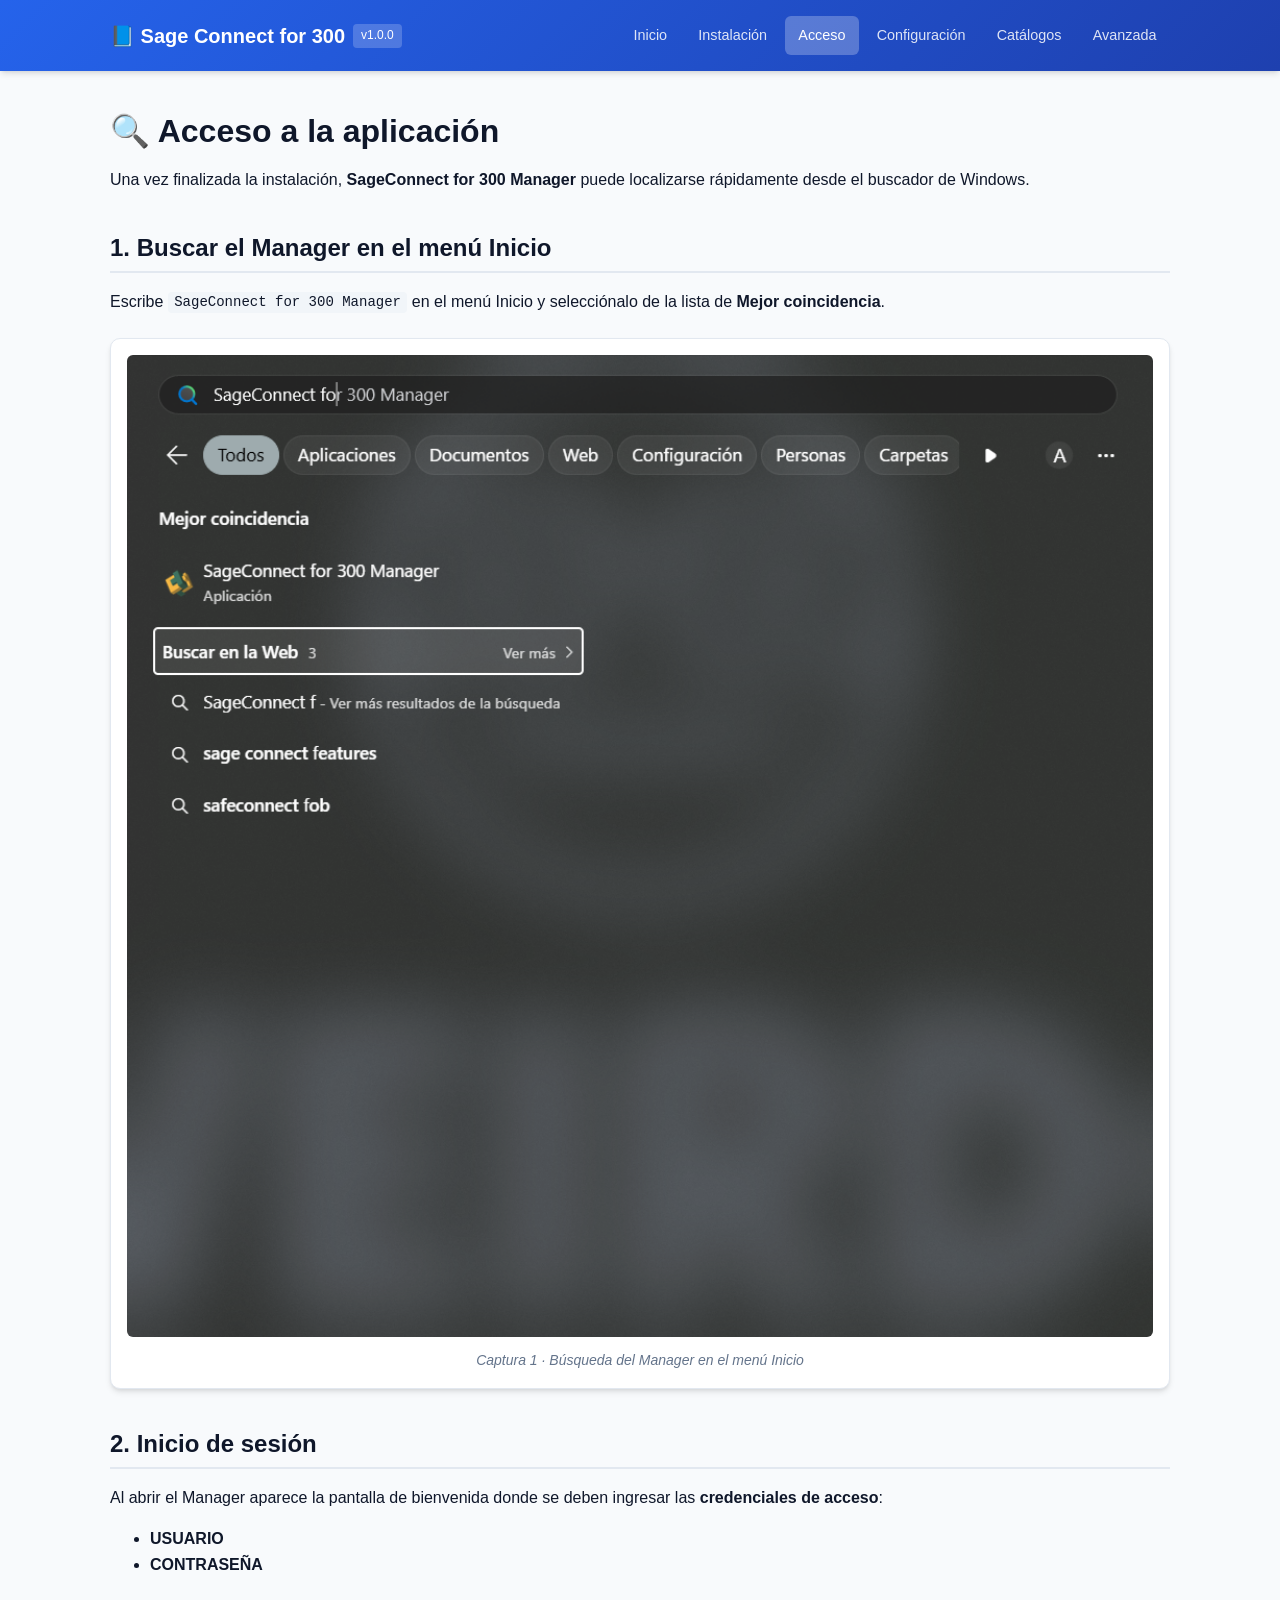
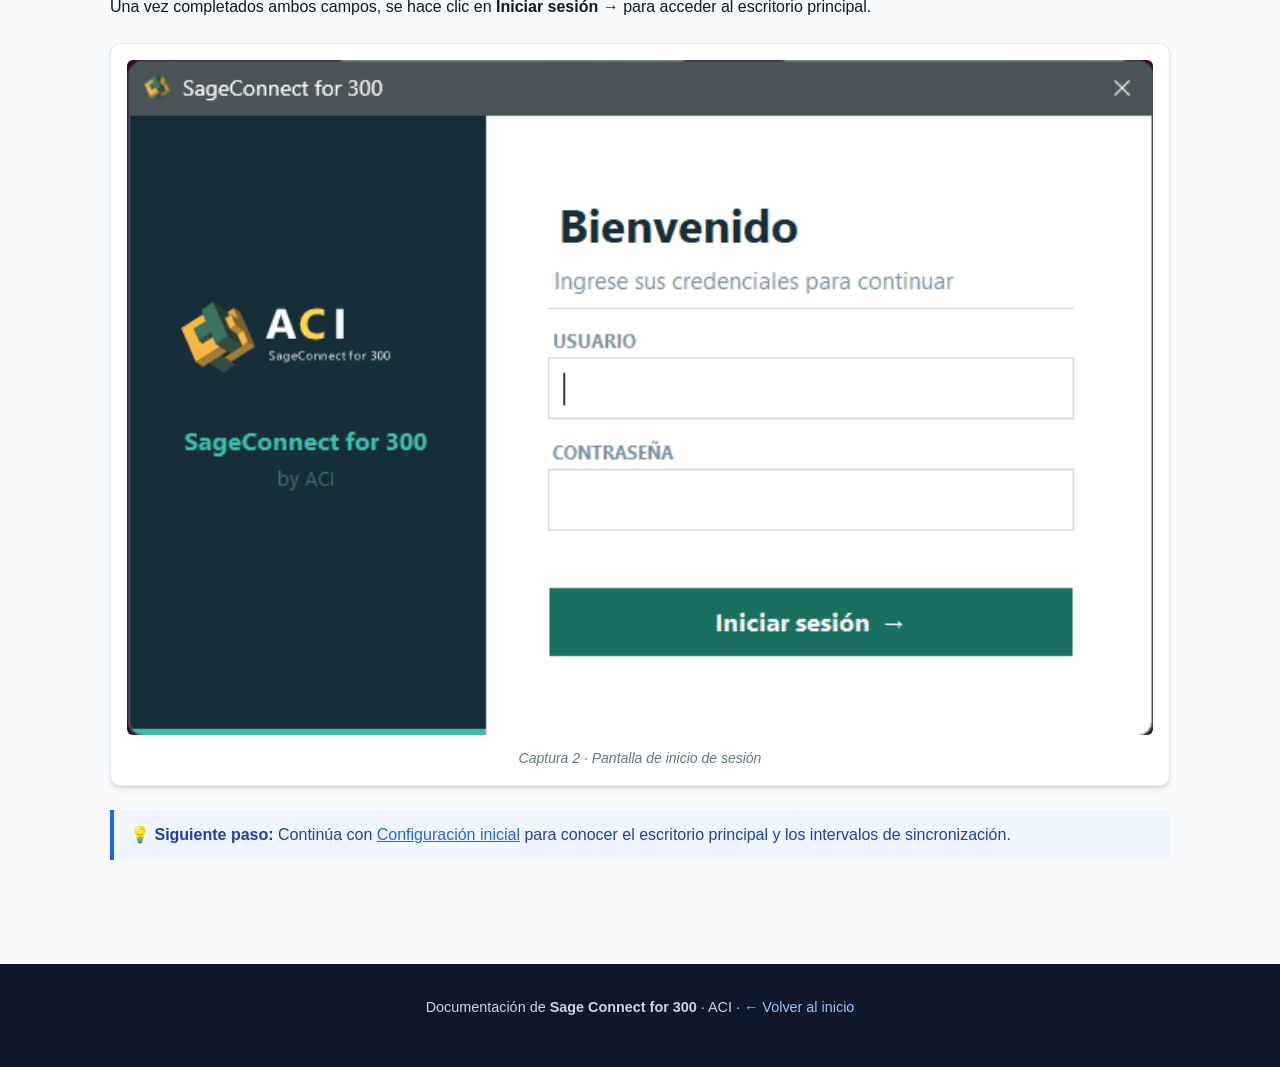
==== docs/acceso.html @ 8a315cfc "docs: documentacion completa de instalacion Sage Connect for 300 - README.md con documentacion paso " ====
<!DOCTYPE html>
<html lang="es">
<head>
  <meta charset="UTF-8">
  <meta name="viewport" content="width=device-width, initial-scale=1.0">
  <title>Acceso a la aplicación — Sage Connect for 300</title>
  <meta name="description" content="Cómo abrir el Manager de Sage Connect for 300 y autenticarse.">
  <link rel="stylesheet" href="../assets/css/style.css">
</head>
<body>

  <header class="site-header">
    <div class="container">
      <a href="../index.html" class="logo">
        📘 Sage Connect for 300
        <span class="badge">v1.0.0</span>
      </a>
      <nav class="site-nav">
        <a href="../index.html">Inicio</a>
        <a href="instalacion.html">Instalación</a>
        <a href="acceso.html" class="active">Acceso</a>
        <a href="configuracion.html">Configuración</a>
        <a href="catalogos.html">Catálogos</a>
        <a href="avanzada.html">Avanzada</a>
      </nav>
    </div>
  </header>

  <main>
    <div class="container">

      <h1>🔍 Acceso a la aplicación</h1>
      <p>
        Una vez finalizada la instalación, <strong>SageConnect for 300 Manager</strong> puede
        localizarse rápidamente desde el buscador de Windows.
      </p>

      <h2>1. Buscar el Manager en el menú Inicio</h2>
      <p>
        Escribe <code>SageConnect for 300 Manager</code> en el menú Inicio y selecciónalo de la
        lista de <strong>Mejor coincidencia</strong>.
      </p>
      <figure>
        <img src="../assets/images/007.png" alt="Búsqueda de SageConnect for 300 Manager">
        <figcaption>Captura 1 · Búsqueda del Manager en el menú Inicio</figcaption>
      </figure>

      <h2>2. Inicio de sesión</h2>
      <p>
        Al abrir el Manager aparece la pantalla de bienvenida donde se deben ingresar las
        <strong>credenciales de acceso</strong>:
      </p>
      <ul>
        <li><strong>USUARIO</strong></li>
        <li><strong>CONTRASEÑA</strong></li>
      </ul>
      <p>
        Una vez completados ambos campos, se hace clic en <strong>Iniciar sesión →</strong>
        para acceder al escritorio principal.
      </p>
      <figure>
        <img src="../assets/images/008.png" alt="Pantalla de inicio de sesión">
        <figcaption>Captura 2 · Pantalla de inicio de sesión</figcaption>
      </figure>

      <blockquote class="info">
        💡 <strong>Siguiente paso:</strong> Continúa con
        <a href="configuracion.html">Configuración inicial</a> para conocer el escritorio principal
        y los intervalos de sincronización.
      </blockquote>

    </div>
  </main>

  <footer class="site-footer">
    <div class="container">
      <p>Documentación de <strong>Sage Connect for 300</strong> · ACI ·
        <a href="../index.html">← Volver al inicio</a>
      </p>
    </div>
  </footer>

</body>
</html>
---- assets/css/style.css ----
/* =========================================================
   Sage Connect for 300 — Documentación (GitHub Pages)
   Hoja de estilos principal
   ========================================================= */

:root {
  --primary: #2563eb;
  --primary-dark: #1e40af;
  --accent: #10b981;
  --bg: #f8fafc;
  --surface: #ffffff;
  --text: #0f172a;
  --muted: #64748b;
  --border: #e2e8f0;
  --code-bg: #1e293b;
  --code-text: #e2e8f0;
  --shadow: 0 4px 6px -1px rgb(0 0 0 / 0.1), 0 2px 4px -2px rgb(0 0 0 / 0.1);
  --radius: 10px;
}

* { box-sizing: border-box; }

html { scroll-behavior: smooth; }

body {
  margin: 0;
  font-family: -apple-system, BlinkMacSystemFont, "Segoe UI", Roboto, "Helvetica Neue", Arial, sans-serif;
  background: var(--bg);
  color: var(--text);
  line-height: 1.6;
}

/* ----------------- Layout ----------------- */
.site-header {
  background: linear-gradient(135deg, var(--primary) 0%, var(--primary-dark) 100%);
  color: #fff;
  padding: 1rem 0;
  box-shadow: var(--shadow);
  position: sticky;
  top: 0;
  z-index: 100;
}

.site-header .container {
  display: flex;
  align-items: center;
  justify-content: space-between;
  flex-wrap: wrap;
  gap: 1rem;
}

.site-header .logo {
  font-size: 1.25rem;
  font-weight: 700;
  color: #fff;
  text-decoration: none;
  display: flex;
  align-items: center;
  gap: 0.5rem;
}

.site-header .logo .badge {
  background: rgba(255, 255, 255, 0.2);
  padding: 0.15rem 0.5rem;
  border-radius: 4px;
  font-size: 0.75rem;
  font-weight: 500;
}

.site-nav {
  display: flex;
  gap: 0.25rem;
  flex-wrap: wrap;
}

.site-nav a {
  color: rgba(255, 255, 255, 0.85);
  text-decoration: none;
  padding: 0.5rem 0.85rem;
  border-radius: 6px;
  font-size: 0.9rem;
  font-weight: 500;
  transition: all 0.2s;
}

.site-nav a:hover {
  background: rgba(255, 255, 255, 0.15);
  color: #fff;
}

.site-nav a.active {
  background: rgba(255, 255, 255, 0.25);
  color: #fff;
}

.container {
  max-width: 1100px;
  margin: 0 auto;
  padding: 0 1.25rem;
}

/* ----------------- Hero (página de inicio) ----------------- */
.hero {
  background: linear-gradient(135deg, #1e40af 0%, #2563eb 50%, #10b981 100%);
  color: #fff;
  padding: 4rem 0 3rem;
  text-align: center;
}

.hero h1 {
  font-size: 2.75rem;
  margin: 0 0 0.5rem;
  font-weight: 800;
  letter-spacing: -0.02em;
}

.hero .subtitle {
  font-size: 1.15rem;
  opacity: 0.95;
  margin-bottom: 1.5rem;
}

.hero .meta {
  display: flex;
  justify-content: center;
  gap: 1.5rem;
  flex-wrap: wrap;
  font-size: 0.9rem;
  opacity: 0.9;
}

.hero .meta span {
  display: inline-flex;
  align-items: center;
  gap: 0.35rem;
}

/* ----------------- Cards / Secciones ----------------- */
main { padding: 2.5rem 0; }

h1, h2, h3 { color: var(--text); line-height: 1.25; }

h1 { font-size: 2rem; margin: 0 0 1rem; }
h2 {
  font-size: 1.5rem;
  margin: 2.5rem 0 1rem;
  padding-bottom: 0.5rem;
  border-bottom: 2px solid var(--border);
}
h3 {
  font-size: 1.2rem;
  margin: 1.75rem 0 0.75rem;
  color: var(--primary-dark);
}

p { margin: 0 0 1rem; }

a { color: var(--primary); }

code {
  background: #f1f5f9;
  padding: 0.15rem 0.4rem;
  border-radius: 4px;
  font-size: 0.875em;
  font-family: "Cascadia Code", "Fira Code", Consolas, monospace;
}

pre {
  background: var(--code-bg);
  color: var(--code-text);
  padding: 1rem 1.25rem;
  border-radius: var(--radius);
  overflow-x: auto;
  font-size: 0.875rem;
  line-height: 1.5;
}

pre code {
  background: none;
  color: inherit;
  padding: 0;
  font-size: inherit;
}

blockquote {
  border-left: 4px solid var(--accent);
  background: #ecfdf5;
  margin: 1rem 0;
  padding: 0.75rem 1rem;
  border-radius: 0 6px 6px 0;
  color: #065f46;
}

blockquote.warn {
  border-left-color: #f59e0b;
  background: #fffbeb;
  color: #92400e;
}

blockquote.info {
  border-left-color: var(--primary);
  background: #eff6ff;
  color: #1e40af;
}

/* ----------------- Tablas ----------------- */
table {
  width: 100%;
  border-collapse: collapse;
  margin: 1rem 0 1.5rem;
  background: var(--surface);
  border-radius: var(--radius);
  overflow: hidden;
  box-shadow: var(--shadow);
}

th, td {
  padding: 0.75rem 1rem;
  text-align: left;
  border-bottom: 1px solid var(--border);
}

th {
  background: #f8fafc;
  font-weight: 600;
  color: var(--primary-dark);
}

tbody tr:hover { background: #f8fafc; }
tbody tr:last-child td { border-bottom: none; }

/* ----------------- Capturas ----------------- */
figure {
  margin: 1.5rem 0;
  background: var(--surface);
  border-radius: var(--radius);
  padding: 1rem;
  box-shadow: var(--shadow);
  border: 1px solid var(--border);
}

figure img {
  width: 100%;
  height: auto;
  display: block;
  border-radius: 6px;
  background: #f1f5f9;
}

figcaption {
  margin-top: 0.75rem;
  font-size: 0.875rem;
  color: var(--muted);
  text-align: center;
  font-style: italic;
}

/* ----------------- Grid de tarjetas (home) ----------------- */
.card-grid {
  display: grid;
  grid-template-columns: repeat(auto-fit, minmax(260px, 1fr));
  gap: 1.25rem;
  margin: 2rem 0;
}

.card {
  background: var(--surface);
  border: 1px solid var(--border);
  border-radius: var(--radius);
  padding: 1.5rem;
  text-decoration: none;
  color: var(--text);
  transition: all 0.25s;
  display: flex;
  flex-direction: column;
  gap: 0.5rem;
}

.card:hover {
  transform: translateY(-3px);
  box-shadow: var(--shadow);
  border-color: var(--primary);
}

.card .icon {
  width: 48px;
  height: 48px;
  background: linear-gradient(135deg, var(--primary), var(--accent));
  color: #fff;
  border-radius: 10px;
  display: flex;
  align-items: center;
  justify-content: center;
  font-size: 1.5rem;
  font-weight: 700;
  margin-bottom: 0.5rem;
}

.card h3 {
  margin: 0;
  color: var(--primary-dark);
  font-size: 1.15rem;
}

.card p {
  margin: 0;
  color: var(--muted);
  font-size: 0.9rem;
}

.card .step {
  margin-top: auto;
  font-size: 0.8rem;
  color: var(--primary);
  font-weight: 600;
}

/* ----------------- Lista de pasos numerada ----------------- */
ol.steps {
  counter-reset: step;
  list-style: none;
  padding: 0;
  margin: 1.5rem 0;
}

ol.steps > li {
  counter-increment: step;
  padding: 0.75rem 0 0.75rem 3rem;
  position: relative;
  border-left: 2px solid var(--border);
  margin-left: 1rem;
}

ol.steps > li::before {
  content: counter(step);
  position: absolute;
  left: -1.1rem;
  top: 0.75rem;
  width: 2rem;
  height: 2rem;
  background: var(--primary);
  color: #fff;
  border-radius: 50%;
  display: flex;
  align-items: center;
  justify-content: center;
  font-weight: 700;
  font-size: 0.9rem;
}

/* ----------------- Checklist ----------------- */
.checklist {
  list-style: none;
  padding: 0;
}

.checklist li {
  padding: 0.5rem 0 0.5rem 1.75rem;
  position: relative;
}

.checklist li::before {
  content: "☐";
  position: absolute;
  left: 0;
  color: var(--primary);
  font-size: 1.2rem;
}

/* ----------------- Footer ----------------- */
.site-footer {
  background: #0f172a;
  color: #cbd5e1;
  padding: 2rem 0;
  margin-top: 3rem;
  text-align: center;
  font-size: 0.9rem;
}

.site-footer a {
  color: #93c5fd;
  text-decoration: none;
}

.site-footer a:hover { color: #fff; }

/* ----------------- Responsive ----------------- */
@media (max-width: 720px) {
  .hero h1 { font-size: 2rem; }
  .hero { padding: 2.5rem 0 2rem; }
  h2 { font-size: 1.25rem; }
  .site-header .container { flex-direction: column; align-items: flex-start; }
  .site-nav { width: 100%; overflow-x: auto; }
}
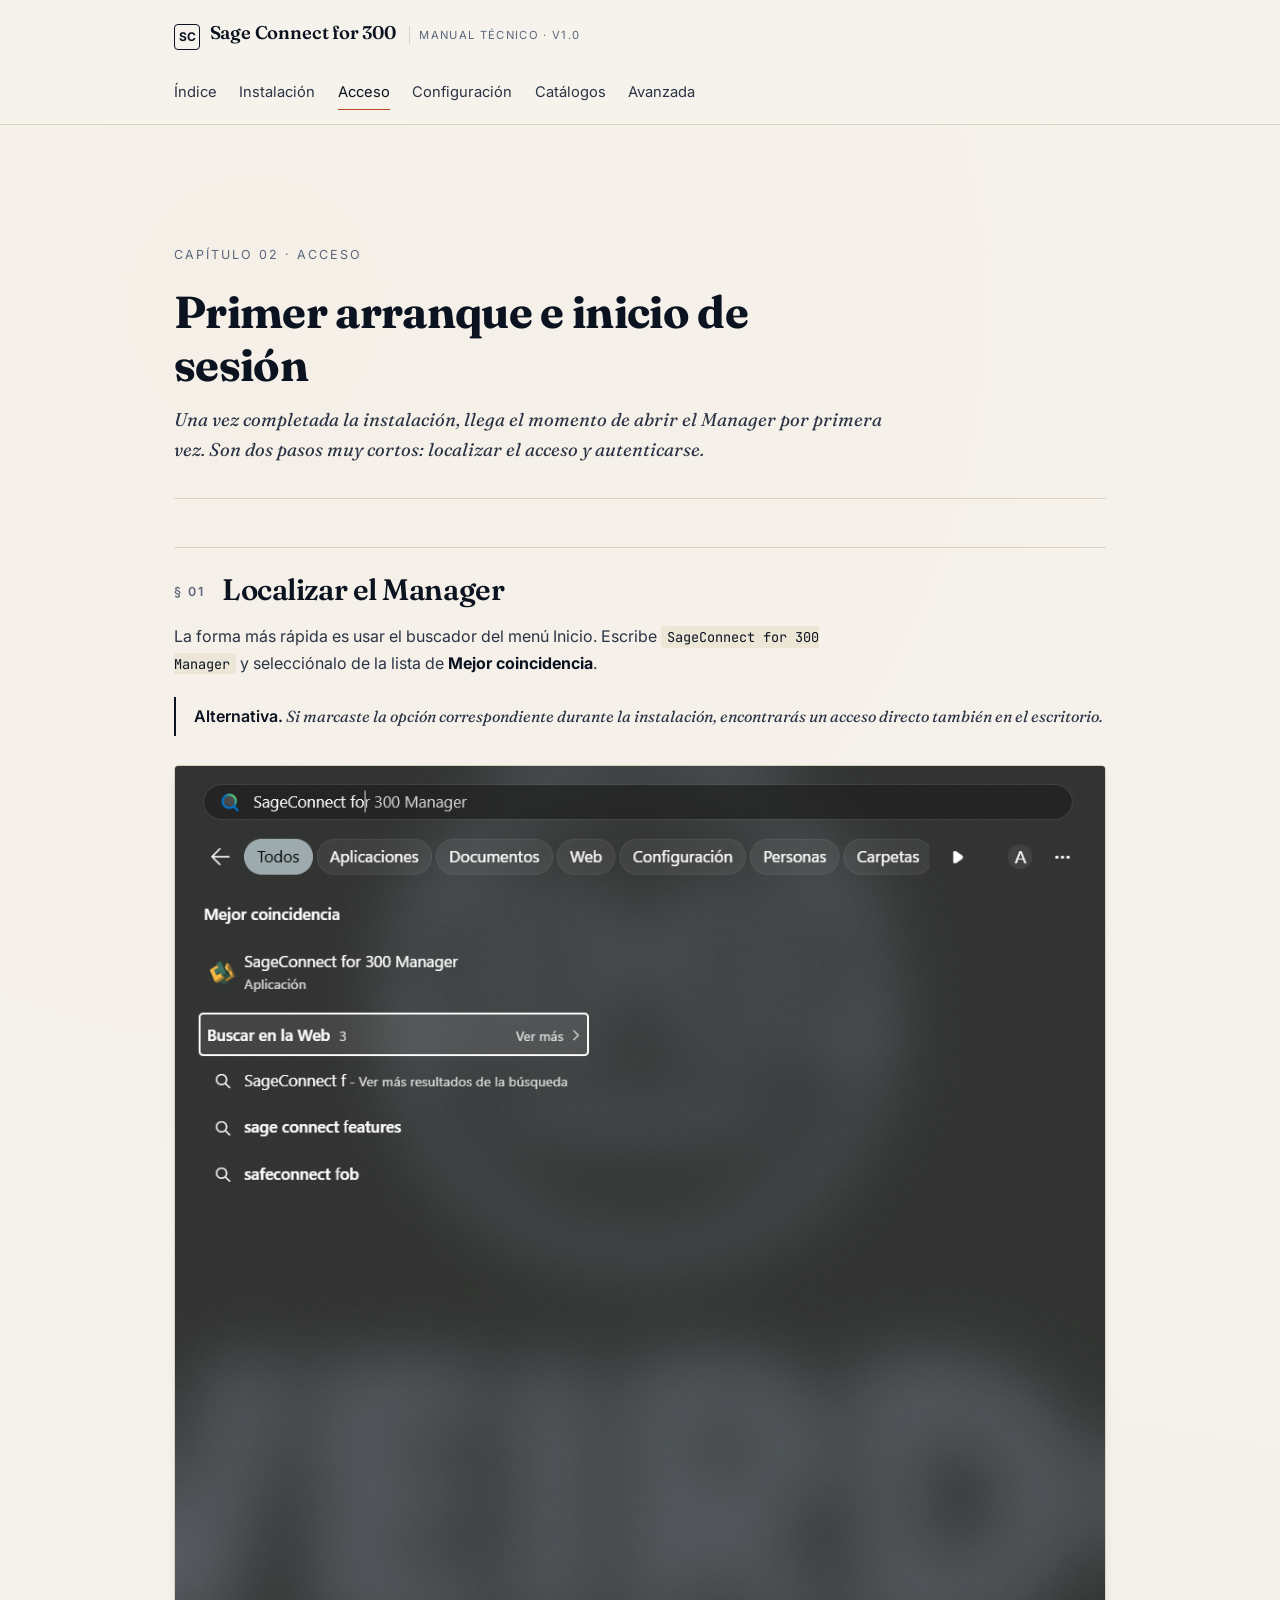
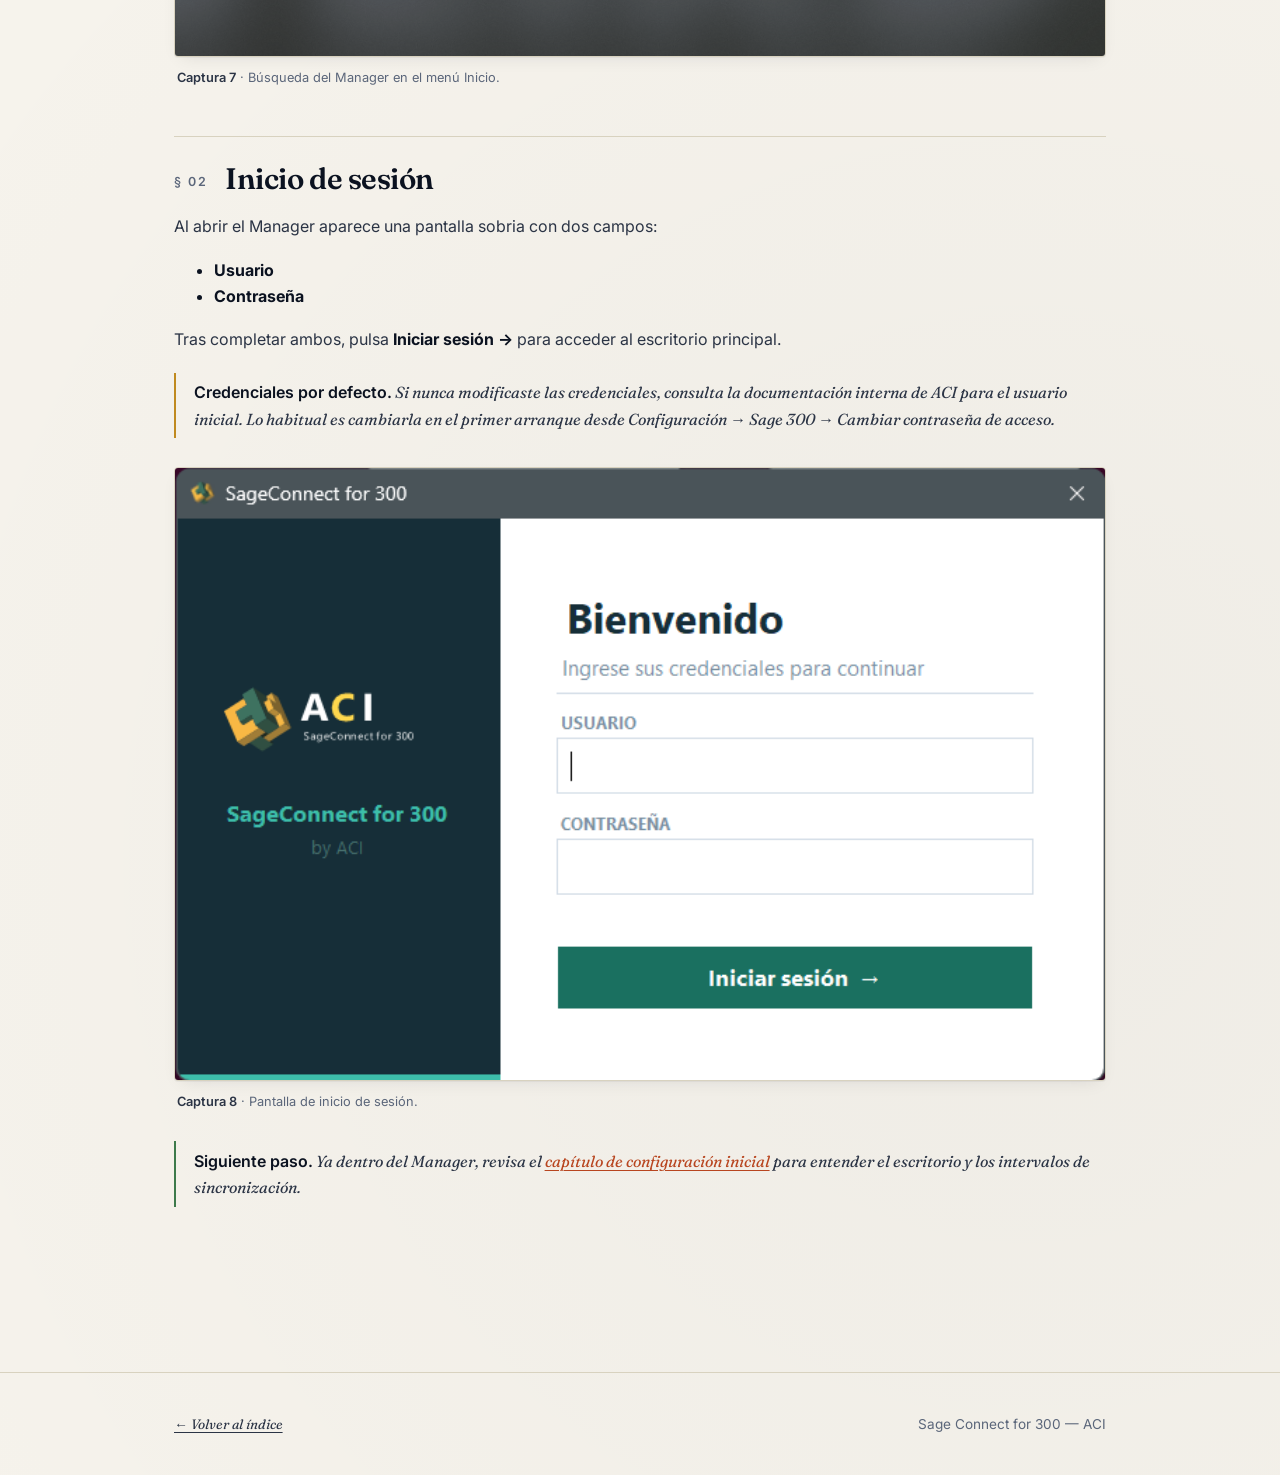
==== commit cc9f5514: "redesign: estilo editorial con tipografia Fraunces+Inter - Paleta crema/terracota, fondo texturizado" ====
--- a/docs/acceso.html
+++ b/docs/acceso.html
@@ -5,18 +5,21 @@
   <meta name="viewport" content="width=device-width, initial-scale=1.0">
   <title>Acceso a la aplicación — Sage Connect for 300</title>
   <meta name="description" content="Cómo abrir el Manager de Sage Connect for 300 y autenticarse.">
+  <link rel="preconnect" href="https://fonts.googleapis.com">
+  <link rel="preconnect" href="https://fonts.gstatic.com" crossorigin>
   <link rel="stylesheet" href="../assets/css/style.css">
 </head>
 <body>
 
   <header class="site-header">
     <div class="container">
-      <a href="../index.html" class="logo">
-        📘 Sage Connect for 300
-        <span class="badge">v1.0.0</span>
+      <a href="../index.html" class="brand">
+        <span class="brand-mark">SC</span>
+        <span class="brand-name">Sage Connect for 300</span>
+        <span class="brand-tag">Manual técnico · v1.0</span>
       </a>
       <nav class="site-nav">
-        <a href="../index.html">Inicio</a>
+        <a href="../index.html">Índice</a>
         <a href="instalacion.html">Instalación</a>
         <a href="acceso.html" class="active">Acceso</a>
         <a href="configuracion.html">Configuración</a>
@@ -29,54 +32,72 @@
   <main>
     <div class="container">
 
-      <h1>🔍 Acceso a la aplicación</h1>
+      <div class="chapter-head">
+        <div class="crumb">Capítulo 02 · Acceso</div>
+        <h1>Primer arranque e inicio de sesión</h1>
+        <p class="dek">
+          Una vez completada la instalación, llega el momento de abrir el
+          Manager por primera vez. Son dos pasos muy cortos: localizar el
+          acceso y autenticarse.
+        </p>
+      </div>
+
+      <h2><span class="num">§ 01</span> Localizar el Manager</h2>
       <p>
-        Una vez finalizada la instalación, <strong>SageConnect for 300 Manager</strong> puede
-        localizarse rápidamente desde el buscador de Windows.
+        La forma más rápida es usar el buscador del menú Inicio. Escribe
+        <code>SageConnect for 300 Manager</code> y selecciónalo de la lista
+        de <strong>Mejor coincidencia</strong>.
       </p>
 
-      <h2>1. Buscar el Manager en el menú Inicio</h2>
-      <p>
-        Escribe <code>SageConnect for 300 Manager</code> en el menú Inicio y selecciónalo de la
-        lista de <strong>Mejor coincidencia</strong>.
-      </p>
+      <div class="note info">
+        <strong>Alternativa.</strong> Si marcaste la opción correspondiente
+        durante la instalación, encontrarás un acceso directo también en el
+        escritorio.
+      </div>
+
       <figure>
         <img src="../assets/images/007.png" alt="Búsqueda de SageConnect for 300 Manager">
-        <figcaption>Captura 1 · Búsqueda del Manager en el menú Inicio</figcaption>
+        <figcaption><strong>Captura 7</strong> · Búsqueda del Manager en el menú Inicio.</figcaption>
       </figure>
 
-      <h2>2. Inicio de sesión</h2>
+      <h2><span class="num">§ 02</span> Inicio de sesión</h2>
       <p>
-        Al abrir el Manager aparece la pantalla de bienvenida donde se deben ingresar las
-        <strong>credenciales de acceso</strong>:
+        Al abrir el Manager aparece una pantalla sobria con dos campos:
       </p>
       <ul>
-        <li><strong>USUARIO</strong></li>
-        <li><strong>CONTRASEÑA</strong></li>
+        <li><strong>Usuario</strong></li>
+        <li><strong>Contraseña</strong></li>
       </ul>
       <p>
-        Una vez completados ambos campos, se hace clic en <strong>Iniciar sesión →</strong>
-        para acceder al escritorio principal.
+        Tras completar ambos, pulsa <strong>Iniciar sesión →</strong> para
+        acceder al escritorio principal.
       </p>
+
+      <div class="note warn">
+        <strong>Credenciales por defecto.</strong> Si nunca modificaste las
+        credenciales, consulta la documentación interna de ACI para el usuario
+        inicial. Lo habitual es cambiarla en el primer arranque desde
+        Configuración → Sage 300 → Cambiar contraseña de acceso.
+      </div>
+
       <figure>
         <img src="../assets/images/008.png" alt="Pantalla de inicio de sesión">
-        <figcaption>Captura 2 · Pantalla de inicio de sesión</figcaption>
+        <figcaption><strong>Captura 8</strong> · Pantalla de inicio de sesión.</figcaption>
       </figure>
 
-      <blockquote class="info">
-        💡 <strong>Siguiente paso:</strong> Continúa con
-        <a href="configuracion.html">Configuración inicial</a> para conocer el escritorio principal
-        y los intervalos de sincronización.
-      </blockquote>
+      <div class="note tip">
+        <strong>Siguiente paso.</strong> Ya dentro del Manager, revisa el
+        <a href="configuracion.html">capítulo de configuración inicial</a>
+        para entender el escritorio y los intervalos de sincronización.
+      </div>
 
     </div>
   </main>
 
   <footer class="site-footer">
     <div class="container">
-      <p>Documentación de <strong>Sage Connect for 300</strong> · ACI ·
-        <a href="../index.html">← Volver al inicio</a>
-      </p>
+      <a href="../index.html" class="colophon">← Volver al índice</a>
+      <span>Sage Connect for 300 — ACI</span>
     </div>
   </footer>
 
--- a/assets/css/style.css
+++ b/assets/css/style.css
@@ -1,178 +1,246 @@
-/* =========================================================
-   Sage Connect for 300 — Documentación (GitHub Pages)
-   Hoja de estilos principal
-   ========================================================= */
-
+/* =================================================================
+   Sage Connect for 300 — Manual técnico
+   Tipografía editorial · Inter + Fraunces + JetBrains Mono
+   ================================================================= */
+
+@import url('https://fonts.googleapis.com/css2?family=Inter:wght@400;500;600;700;800&family=JetBrains+Mono:wght@400;500;600&family=Fraunces:opsz,wght@9..144,400;9..144,500;9..144,600;9..144,700&display=swap');
+
+/* ---------- Tokens ---------- */
 :root {
-  --primary: #2563eb;
-  --primary-dark: #1e40af;
-  --accent: #10b981;
-  --bg: #f8fafc;
-  --surface: #ffffff;
-  --text: #0f172a;
-  --muted: #64748b;
-  --border: #e2e8f0;
-  --code-bg: #1e293b;
-  --code-text: #e2e8f0;
-  --shadow: 0 4px 6px -1px rgb(0 0 0 / 0.1), 0 2px 4px -2px rgb(0 0 0 / 0.1);
-  --radius: 10px;
-}
-
-* { box-sizing: border-box; }
-
-html { scroll-behavior: smooth; }
+  --ink:        #0b1220;
+  --ink-soft:   #2b3445;
+  --ink-muted:  #5b667a;
+  --paper:      #f6f3ec;
+  --paper-2:    #ece6d6;
+  --line:       #d8d2bf;
+  --line-soft:  #e8e2cf;
+
+  --accent:     #b8451f;     /* terracota */
+  --accent-ink: #8a3215;
+
+  --serif: "Fraunces", "Iowan Old Style", Georgia, "Times New Roman", serif;
+  --sans:  "Inter", -apple-system, BlinkMacSystemFont, "Segoe UI", Roboto, sans-serif;
+  --mono:  "JetBrains Mono", "SFMono-Regular", Consolas, monospace;
+}
+
+/* ---------- Reset suave ---------- */
+*, *::before, *::after { box-sizing: border-box; }
+
+html {
+  scroll-behavior: smooth;
+  -webkit-font-smoothing: antialiased;
+  -moz-osx-font-smoothing: grayscale;
+  text-rendering: optimizeLegibility;
+}
 
 body {
   margin: 0;
-  font-family: -apple-system, BlinkMacSystemFont, "Segoe UI", Roboto, "Helvetica Neue", Arial, sans-serif;
-  background: var(--bg);
-  color: var(--text);
-  line-height: 1.6;
-}
-
-/* ----------------- Layout ----------------- */
+  font-family: var(--sans);
+  background: var(--paper);
+  color: var(--ink);
+  font-size: 16px;
+  line-height: 1.65;
+  background-image:
+    radial-gradient(circle at 20% 10%, rgba(184, 69, 31, 0.025), transparent 40%),
+    radial-gradient(circle at 80% 80%, rgba(11, 18, 32, 0.03), transparent 50%);
+}
+
+/* ---------- Header ---------- */
 .site-header {
-  background: linear-gradient(135deg, var(--primary) 0%, var(--primary-dark) 100%);
-  color: #fff;
-  padding: 1rem 0;
-  box-shadow: var(--shadow);
+  border-bottom: 1px solid var(--line);
+  background: var(--paper);
   position: sticky;
   top: 0;
-  z-index: 100;
+  z-index: 50;
+  backdrop-filter: blur(8px);
 }
 
 .site-header .container {
   display: flex;
+  align-items: baseline;
+  justify-content: space-between;
+  gap: 2rem;
+  padding-top: 1.1rem;
+  padding-bottom: 1.1rem;
+  flex-wrap: wrap;
+}
+
+.brand {
+  display: inline-flex;
+  align-items: baseline;
+  gap: 0.6rem;
+  text-decoration: none;
+  color: var(--ink);
+  font-family: var(--serif);
+}
+
+.brand-mark {
+  width: 26px;
+  height: 26px;
+  border: 1.5px solid var(--ink);
+  border-radius: 4px;
+  display: inline-flex;
   align-items: center;
-  justify-content: space-between;
-  flex-wrap: wrap;
-  gap: 1rem;
-}
-
-.site-header .logo {
-  font-size: 1.25rem;
+  justify-content: center;
+  font-family: var(--sans);
+  font-size: 0.75rem;
   font-weight: 700;
-  color: #fff;
-  text-decoration: none;
-  display: flex;
-  align-items: center;
-  gap: 0.5rem;
-}
-
-.site-header .logo .badge {
-  background: rgba(255, 255, 255, 0.2);
-  padding: 0.15rem 0.5rem;
-  border-radius: 4px;
-  font-size: 0.75rem;
-  font-weight: 500;
+  transform: translateY(2px);
+}
+
+.brand-name {
+  font-size: 1.15rem;
+  font-weight: 600;
+  letter-spacing: -0.01em;
+}
+
+.brand-tag {
+  font-family: var(--sans);
+  font-size: 0.7rem;
+  color: var(--ink-muted);
+  text-transform: uppercase;
+  letter-spacing: 0.12em;
+  border-left: 1px solid var(--line);
+  padding-left: 0.6rem;
+  margin-left: 0.2rem;
 }
 
 .site-nav {
   display: flex;
-  gap: 0.25rem;
+  gap: 1.4rem;
   flex-wrap: wrap;
+  font-size: 0.92rem;
 }
 
 .site-nav a {
-  color: rgba(255, 255, 255, 0.85);
+  color: var(--ink-soft);
   text-decoration: none;
-  padding: 0.5rem 0.85rem;
-  border-radius: 6px;
-  font-size: 0.9rem;
-  font-weight: 500;
-  transition: all 0.2s;
-}
-
-.site-nav a:hover {
-  background: rgba(255, 255, 255, 0.15);
-  color: #fff;
-}
-
-.site-nav a.active {
-  background: rgba(255, 255, 255, 0.25);
-  color: #fff;
-}
-
+  position: relative;
+  padding-bottom: 2px;
+  transition: color 0.15s ease;
+}
+
+.site-nav a:hover { color: var(--accent); }
+
+.site-nav a.active { color: var(--ink); }
+
+.site-nav a.active::after {
+  content: "";
+  position: absolute;
+  left: 0;
+  right: 0;
+  bottom: -4px;
+  height: 1px;
+  background: var(--accent);
+}
+
+/* ---------- Layout ---------- */
 .container {
-  max-width: 1100px;
+  max-width: 980px;
   margin: 0 auto;
-  padding: 0 1.25rem;
-}
-
-/* ----------------- Hero (página de inicio) ----------------- */
-.hero {
-  background: linear-gradient(135deg, #1e40af 0%, #2563eb 50%, #10b981 100%);
-  color: #fff;
-  padding: 4rem 0 3rem;
-  text-align: center;
-}
-
-.hero h1 {
-  font-size: 2.75rem;
-  margin: 0 0 0.5rem;
-  font-weight: 800;
-  letter-spacing: -0.02em;
-}
-
-.hero .subtitle {
-  font-size: 1.15rem;
-  opacity: 0.95;
-  margin-bottom: 1.5rem;
-}
-
-.hero .meta {
-  display: flex;
-  justify-content: center;
-  gap: 1.5rem;
-  flex-wrap: wrap;
-  font-size: 0.9rem;
-  opacity: 0.9;
-}
-
-.hero .meta span {
-  display: inline-flex;
-  align-items: center;
-  gap: 0.35rem;
-}
-
-/* ----------------- Cards / Secciones ----------------- */
-main { padding: 2.5rem 0; }
-
-h1, h2, h3 { color: var(--text); line-height: 1.25; }
-
-h1 { font-size: 2rem; margin: 0 0 1rem; }
+  padding: 0 1.5rem;
+}
+
+main { padding: 3.5rem 0 5rem; }
+
+/* ---------- Tipografía ---------- */
+h1, h2, h3, h4 {
+  font-family: var(--serif);
+  color: var(--ink);
+  letter-spacing: -0.015em;
+  font-weight: 600;
+  line-height: 1.2;
+}
+
+h1 {
+  font-size: 3rem;
+  font-weight: 700;
+  margin: 0 0 1rem;
+}
+
+h1 .lead {
+  display: block;
+  font-family: var(--sans);
+  font-size: 0.78rem;
+  font-weight: 600;
+  letter-spacing: 0.18em;
+  text-transform: uppercase;
+  color: var(--accent);
+  margin-bottom: 1rem;
+}
+
 h2 {
-  font-size: 1.5rem;
-  margin: 2.5rem 0 1rem;
-  padding-bottom: 0.5rem;
-  border-bottom: 2px solid var(--border);
-}
+  font-size: 1.85rem;
+  margin: 3rem 0 1rem;
+  padding-top: 1.5rem;
+  border-top: 1px solid var(--line);
+}
+
+h2 .num {
+  display: inline-block;
+  font-family: var(--sans);
+  font-size: 0.78rem;
+  font-weight: 600;
+  letter-spacing: 0.15em;
+  color: var(--ink-muted);
+  margin-right: 0.75rem;
+  vertical-align: middle;
+}
+
 h3 {
-  font-size: 1.2rem;
-  margin: 1.75rem 0 0.75rem;
-  color: var(--primary-dark);
-}
-
-p { margin: 0 0 1rem; }
-
-a { color: var(--primary); }
+  font-size: 1.25rem;
+  margin: 2rem 0 0.6rem;
+  color: var(--ink);
+  font-weight: 600;
+}
+
+h4 {
+  margin: 1.5rem 0 0.5rem;
+  color: var(--ink-soft);
+  font-weight: 600;
+  font-family: var(--sans);
+  text-transform: uppercase;
+  letter-spacing: 0.06em;
+  font-size: 0.85rem;
+}
+
+p {
+  margin: 0 0 1.1rem;
+  color: var(--ink-soft);
+  max-width: 70ch;
+}
+
+p strong { color: var(--ink); }
+
+a {
+  color: var(--accent);
+  text-decoration: underline;
+  text-decoration-thickness: 1px;
+  text-underline-offset: 3px;
+  transition: color 0.15s ease;
+}
+
+a:hover { color: var(--accent-ink); }
 
 code {
-  background: #f1f5f9;
-  padding: 0.15rem 0.4rem;
+  font-family: var(--mono);
+  background: var(--paper-2);
+  padding: 0.12rem 0.4rem;
+  border-radius: 3px;
+  font-size: 0.85em;
+  color: var(--ink);
+}
+
+pre {
+  background: var(--ink);
+  color: #d9d4c5;
+  padding: 1.1rem 1.3rem;
   border-radius: 4px;
-  font-size: 0.875em;
-  font-family: "Cascadia Code", "Fira Code", Consolas, monospace;
-}
-
-pre {
-  background: var(--code-bg);
-  color: var(--code-text);
-  padding: 1rem 1.25rem;
-  border-radius: var(--radius);
   overflow-x: auto;
-  font-size: 0.875rem;
-  line-height: 1.5;
+  font-size: 0.85rem;
+  line-height: 1.6;
+  margin: 1.2rem 0;
+  border: 1px solid #1a2435;
 }
 
 pre code {
@@ -182,140 +250,215 @@
   font-size: inherit;
 }
 
-blockquote {
-  border-left: 4px solid var(--accent);
-  background: #ecfdf5;
-  margin: 1rem 0;
-  padding: 0.75rem 1rem;
-  border-radius: 0 6px 6px 0;
-  color: #065f46;
-}
-
-blockquote.warn {
-  border-left-color: #f59e0b;
-  background: #fffbeb;
-  color: #92400e;
-}
-
-blockquote.info {
-  border-left-color: var(--primary);
-  background: #eff6ff;
-  color: #1e40af;
-}
-
-/* ----------------- Tablas ----------------- */
+/* ---------- Notas / blockquotes ---------- */
+.note {
+  border-left: 2px solid var(--accent);
+  padding: 0.4rem 0 0.4rem 1.1rem;
+  margin: 1.3rem 0;
+  font-family: var(--serif);
+  font-style: italic;
+  color: var(--ink-soft);
+}
+
+.note strong {
+  font-family: var(--sans);
+  font-style: normal;
+  color: var(--ink);
+  font-weight: 600;
+}
+
+.note.warn   { border-left-color: #c08a1f; }
+.note.tip    { border-left-color: #3d7a4b; }
+.note.info   { border-left-color: var(--ink); }
+
+/* ---------- Tablas ---------- */
 table {
   width: 100%;
   border-collapse: collapse;
-  margin: 1rem 0 1.5rem;
-  background: var(--surface);
-  border-radius: var(--radius);
-  overflow: hidden;
-  box-shadow: var(--shadow);
+  margin: 1.3rem 0 1.6rem;
+  font-size: 0.93rem;
 }
 
 th, td {
-  padding: 0.75rem 1rem;
   text-align: left;
-  border-bottom: 1px solid var(--border);
+  padding: 0.7rem 0.4rem;
+  border-bottom: 1px solid var(--line-soft);
 }
 
 th {
-  background: #f8fafc;
-  font-weight: 600;
-  color: var(--primary-dark);
-}
-
-tbody tr:hover { background: #f8fafc; }
-tbody tr:last-child td { border-bottom: none; }
-
-/* ----------------- Capturas ----------------- */
+  font-family: var(--sans);
+  font-size: 0.72rem;
+  font-weight: 600;
+  text-transform: uppercase;
+  letter-spacing: 0.1em;
+  color: var(--ink-muted);
+  border-bottom: 1.5px solid var(--ink);
+}
+
+tbody tr:hover { background: rgba(184, 69, 31, 0.025); }
+
+/* ---------- Figuras / capturas ---------- */
 figure {
-  margin: 1.5rem 0;
-  background: var(--surface);
-  border-radius: var(--radius);
-  padding: 1rem;
-  box-shadow: var(--shadow);
-  border: 1px solid var(--border);
+  margin: 1.8rem 0;
 }
 
 figure img {
   width: 100%;
   height: auto;
   display: block;
-  border-radius: 6px;
-  background: #f1f5f9;
+  border-radius: 4px;
+  border: 1px solid var(--line);
+  background: var(--paper-2);
+  box-shadow: 0 1px 0 rgba(11, 18, 32, 0.04), 0 6px 18px -8px rgba(11, 18, 32, 0.12);
 }
 
 figcaption {
-  margin-top: 0.75rem;
-  font-size: 0.875rem;
-  color: var(--muted);
-  text-align: center;
-  font-style: italic;
-}
-
-/* ----------------- Grid de tarjetas (home) ----------------- */
-.card-grid {
-  display: grid;
-  grid-template-columns: repeat(auto-fit, minmax(260px, 1fr));
-  gap: 1.25rem;
-  margin: 2rem 0;
-}
-
-.card {
-  background: var(--surface);
-  border: 1px solid var(--border);
-  border-radius: var(--radius);
-  padding: 1.5rem;
-  text-decoration: none;
-  color: var(--text);
-  transition: all 0.25s;
-  display: flex;
-  flex-direction: column;
-  gap: 0.5rem;
-}
-
-.card:hover {
-  transform: translateY(-3px);
-  box-shadow: var(--shadow);
-  border-color: var(--primary);
-}
-
-.card .icon {
-  width: 48px;
-  height: 48px;
-  background: linear-gradient(135deg, var(--primary), var(--accent));
-  color: #fff;
-  border-radius: 10px;
+  margin-top: 0.65rem;
+  font-size: 0.8rem;
+  color: var(--ink-muted);
+  text-align: left;
+  padding-left: 0.2rem;
+}
+
+figcaption strong { color: var(--ink-soft); font-weight: 600; }
+
+/* ---------- Hero ---------- */
+.hero {
+  padding: 5rem 0 4rem;
+  border-bottom: 1px solid var(--line);
+}
+
+.hero .eyebrow {
+  font-family: var(--sans);
+  font-size: 0.78rem;
+  font-weight: 600;
+  letter-spacing: 0.18em;
+  text-transform: uppercase;
+  color: var(--accent);
+  margin-bottom: 1.4rem;
   display: flex;
   align-items: center;
-  justify-content: center;
-  font-size: 1.5rem;
-  font-weight: 700;
-  margin-bottom: 0.5rem;
-}
-
-.card h3 {
+  gap: 0.6rem;
+}
+
+.hero .eyebrow::before {
+  content: "";
+  width: 24px;
+  height: 1px;
+  background: var(--accent);
+}
+
+.hero h1 {
+  font-size: 4rem;
+  margin: 0 0 1.4rem;
+  max-width: 16ch;
+}
+
+.hero h1 em {
+  font-style: italic;
+  color: var(--accent);
+}
+
+.hero .dek {
+  font-family: var(--serif);
+  font-size: 1.2rem;
+  line-height: 1.55;
+  color: var(--ink-soft);
+  max-width: 58ch;
+  font-style: italic;
+  margin-bottom: 2rem;
+}
+
+.hero .meta {
+  display: flex;
+  gap: 2rem;
+  flex-wrap: wrap;
+  font-family: var(--sans);
+  font-size: 0.82rem;
+  color: var(--ink-muted);
+  padding-top: 1.2rem;
+  border-top: 1px solid var(--line);
+  max-width: 700px;
+}
+
+.hero .meta div { min-width: 110px; }
+
+.hero .meta dt {
+  display: block;
+  font-size: 0.7rem;
+  letter-spacing: 0.14em;
+  text-transform: uppercase;
+  margin-bottom: 0.2rem;
+  color: var(--ink-muted);
+}
+
+.hero .meta dd {
   margin: 0;
-  color: var(--primary-dark);
-  font-size: 1.15rem;
-}
-
-.card p {
-  margin: 0;
-  color: var(--muted);
+  color: var(--ink);
+  font-weight: 500;
+}
+
+/* ---------- Lista-índice (estilo revista) ---------- */
+.index-list {
+  list-style: none;
+  padding: 0;
+  margin: 2rem 0 0;
+  border-top: 1px solid var(--ink);
+}
+
+.index-list li { border-bottom: 1px solid var(--line); }
+
+.index-list a {
+  display: grid;
+  grid-template-columns: 70px 1fr auto;
+  align-items: baseline;
+  gap: 1.5rem;
+  padding: 1.4rem 0.5rem;
+  text-decoration: none;
+  color: var(--ink);
+  transition: background 0.2s ease, padding-left 0.2s ease;
+}
+
+.index-list a:hover {
+  background: rgba(184, 69, 31, 0.03);
+  padding-left: 1.5rem;
+  color: var(--ink);
+}
+
+.index-list .step-num {
+  font-family: var(--mono);
+  font-size: 0.85rem;
+  color: var(--ink-muted);
+  font-weight: 500;
+}
+
+.index-list .step-title {
+  font-family: var(--serif);
+  font-size: 1.35rem;
+  font-weight: 600;
+  color: var(--ink);
+  letter-spacing: -0.01em;
+}
+
+.index-list .step-desc {
+  display: block;
+  font-family: var(--sans);
   font-size: 0.9rem;
-}
-
-.card .step {
-  margin-top: auto;
-  font-size: 0.8rem;
-  color: var(--primary);
-  font-weight: 600;
-}
-
-/* ----------------- Lista de pasos numerada ----------------- */
+  color: var(--ink-muted);
+  margin-top: 0.2rem;
+  font-weight: 400;
+}
+
+.index-list .step-arrow {
+  font-family: var(--serif);
+  font-size: 1.4rem;
+  color: var(--accent);
+  transition: transform 0.2s ease;
+}
+
+.index-list a:hover .step-arrow { transform: translateX(4px); }
+
+/* ---------- Pasos numerados ---------- */
 ol.steps {
   counter-reset: step;
   list-style: none;
@@ -325,70 +468,131 @@
 
 ol.steps > li {
   counter-increment: step;
-  padding: 0.75rem 0 0.75rem 3rem;
+  padding: 0.8rem 0 0.8rem 3.2rem;
   position: relative;
-  border-left: 2px solid var(--border);
-  margin-left: 1rem;
+  border-left: 1px solid var(--line);
+  margin-left: 0.8rem;
 }
 
 ol.steps > li::before {
-  content: counter(step);
+  content: counter(step, decimal-leading-zero);
   position: absolute;
-  left: -1.1rem;
-  top: 0.75rem;
-  width: 2rem;
-  height: 2rem;
-  background: var(--primary);
-  color: #fff;
-  border-radius: 50%;
-  display: flex;
-  align-items: center;
-  justify-content: center;
-  font-weight: 700;
-  font-size: 0.9rem;
-}
-
-/* ----------------- Checklist ----------------- */
+  left: -0.85rem;
+  top: 0.8rem;
+  background: var(--paper);
+  padding-right: 0.5rem;
+  font-family: var(--mono);
+  font-size: 0.78rem;
+  font-weight: 600;
+  color: var(--accent);
+}
+
+/* ---------- Checklist ---------- */
 .checklist {
   list-style: none;
   padding: 0;
+  margin: 1rem 0;
 }
 
 .checklist li {
-  padding: 0.5rem 0 0.5rem 1.75rem;
+  padding: 0.5rem 0 0.5rem 1.8rem;
   position: relative;
+  color: var(--ink-soft);
 }
 
 .checklist li::before {
-  content: "☐";
+  content: "□";
   position: absolute;
   left: 0;
-  color: var(--primary);
-  font-size: 1.2rem;
-}
-
-/* ----------------- Footer ----------------- */
+  top: 0.5rem;
+  color: var(--ink-muted);
+  font-family: var(--mono);
+  font-size: 1rem;
+}
+
+/* ---------- Cabecera de capítulo ---------- */
+.chapter-head {
+  padding: 4rem 0 2rem;
+  border-bottom: 1px solid var(--line);
+  margin-bottom: 2rem;
+}
+
+.chapter-head .crumb {
+  font-family: var(--sans);
+  font-size: 0.78rem;
+  letter-spacing: 0.16em;
+  text-transform: uppercase;
+  color: var(--ink-muted);
+  margin-bottom: 1.2rem;
+}
+
+.chapter-head .crumb a {
+  color: var(--ink-muted);
+  text-decoration: none;
+}
+
+.chapter-head .crumb a:hover { color: var(--accent); }
+
+.chapter-head h1 {
+  font-size: 2.8rem;
+  margin: 0 0 0.8rem;
+  max-width: 20ch;
+}
+
+.chapter-head .dek {
+  font-family: var(--serif);
+  font-size: 1.15rem;
+  font-style: italic;
+  color: var(--ink-soft);
+  max-width: 60ch;
+  margin: 0;
+}
+
+/* ---------- Footer ---------- */
 .site-footer {
-  background: #0f172a;
-  color: #cbd5e1;
-  padding: 2rem 0;
-  margin-top: 3rem;
-  text-align: center;
-  font-size: 0.9rem;
-}
-
-.site-footer a {
-  color: #93c5fd;
-  text-decoration: none;
-}
-
-.site-footer a:hover { color: #fff; }
-
-/* ----------------- Responsive ----------------- */
+  border-top: 1px solid var(--line);
+  padding: 2.5rem 0;
+  margin-top: 4rem;
+  font-size: 0.85rem;
+  color: var(--ink-muted);
+}
+
+.site-footer .container {
+  display: flex;
+  justify-content: space-between;
+  align-items: center;
+  flex-wrap: wrap;
+  gap: 1rem;
+}
+
+.site-footer a { color: var(--ink-soft); }
+
+.site-footer .colophon {
+  font-family: var(--serif);
+  font-style: italic;
+}
+
+/* ---------- Responsive ---------- */
 @media (max-width: 720px) {
-  .hero h1 { font-size: 2rem; }
-  .hero { padding: 2.5rem 0 2rem; }
-  h2 { font-size: 1.25rem; }
-  .site-header .container { flex-direction: column; align-items: flex-start; }
-  .site-nav { width: 100%; overflow-x: auto; }
-}
+  .hero h1 { font-size: 2.6rem; }
+  h1 { font-size: 2.2rem; }
+  h2 { font-size: 1.5rem; }
+  .hero { padding: 3rem 0 2.5rem; }
+  main { padding: 2rem 0 3rem; }
+  .site-header .container {
+    flex-direction: column;
+    align-items: flex-start;
+    gap: 0.8rem;
+  }
+  .site-nav {
+    width: 100%;
+    overflow-x: auto;
+    padding-bottom: 0.3rem;
+  }
+  .index-list a {
+    grid-template-columns: 50px 1fr auto;
+    gap: 1rem;
+  }
+  .index-list .step-title { font-size: 1.15rem; }
+  .chapter-head h1 { font-size: 2.1rem; }
+}
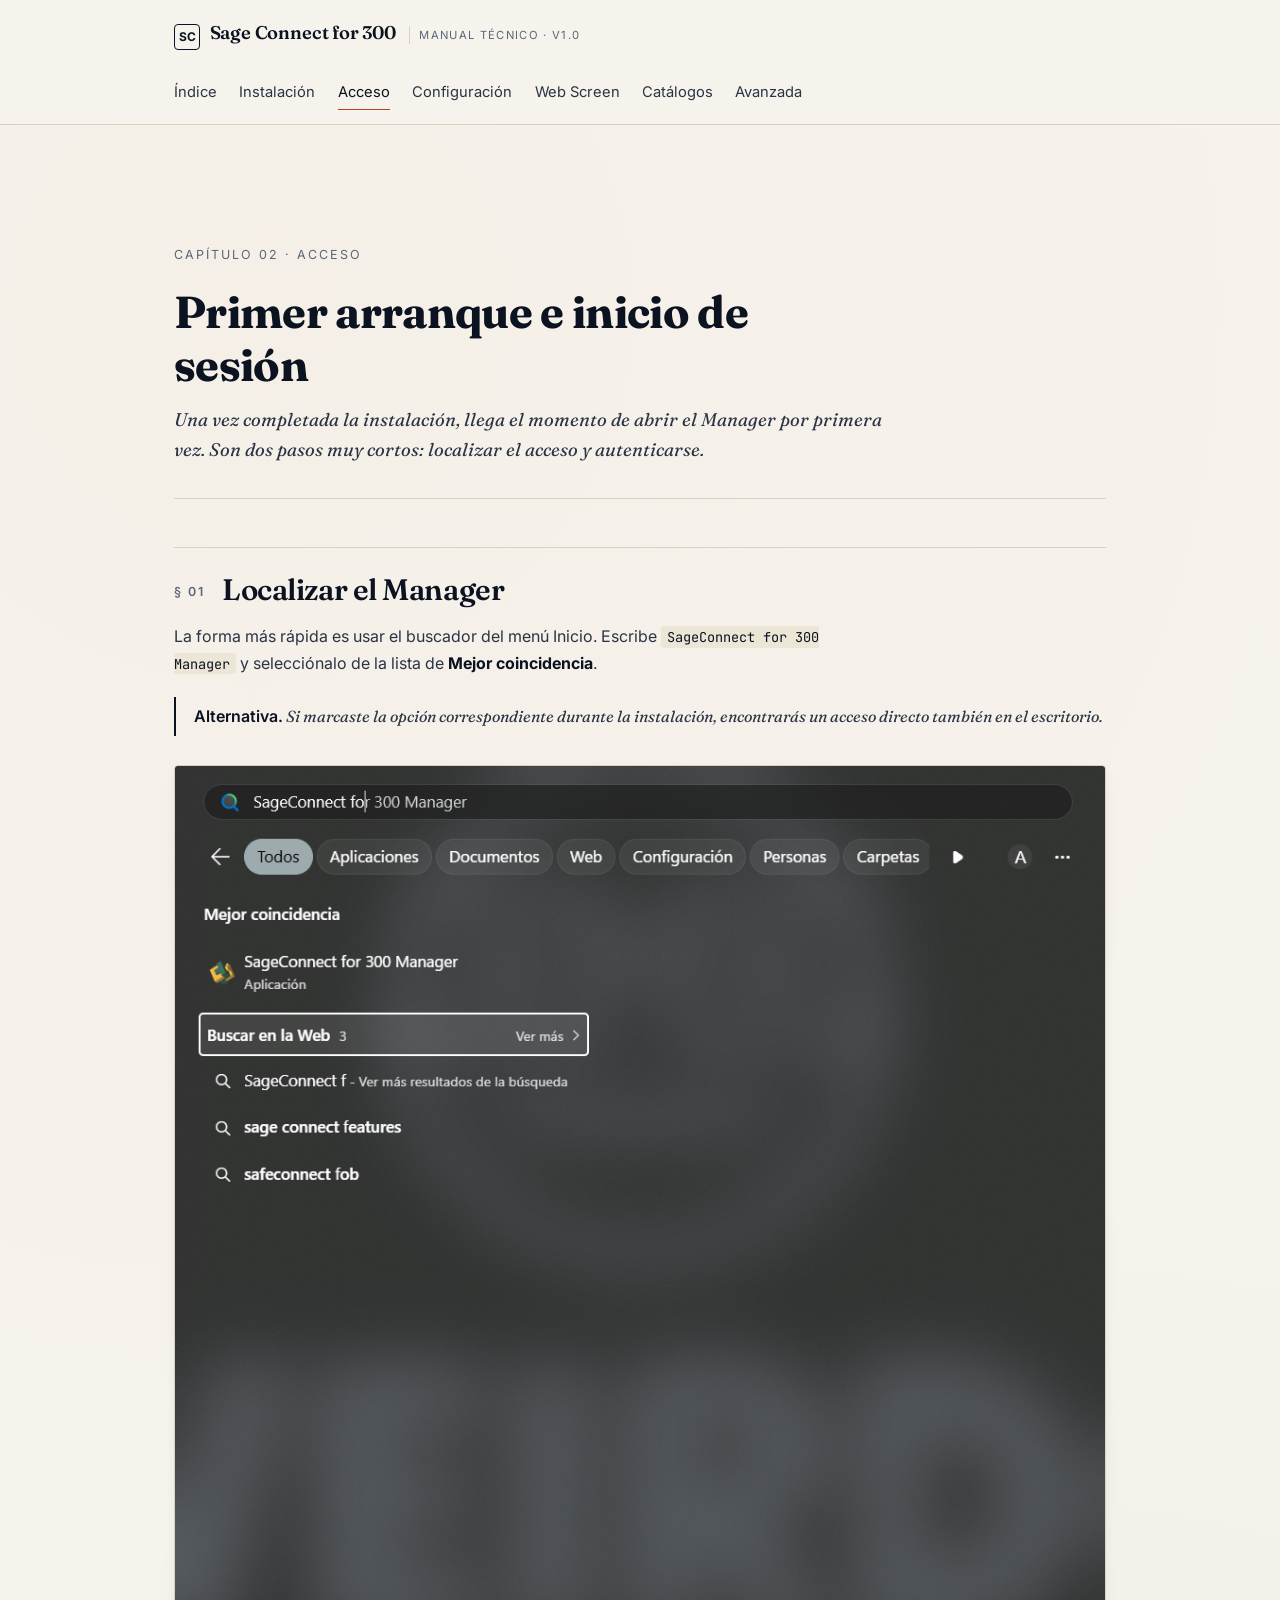
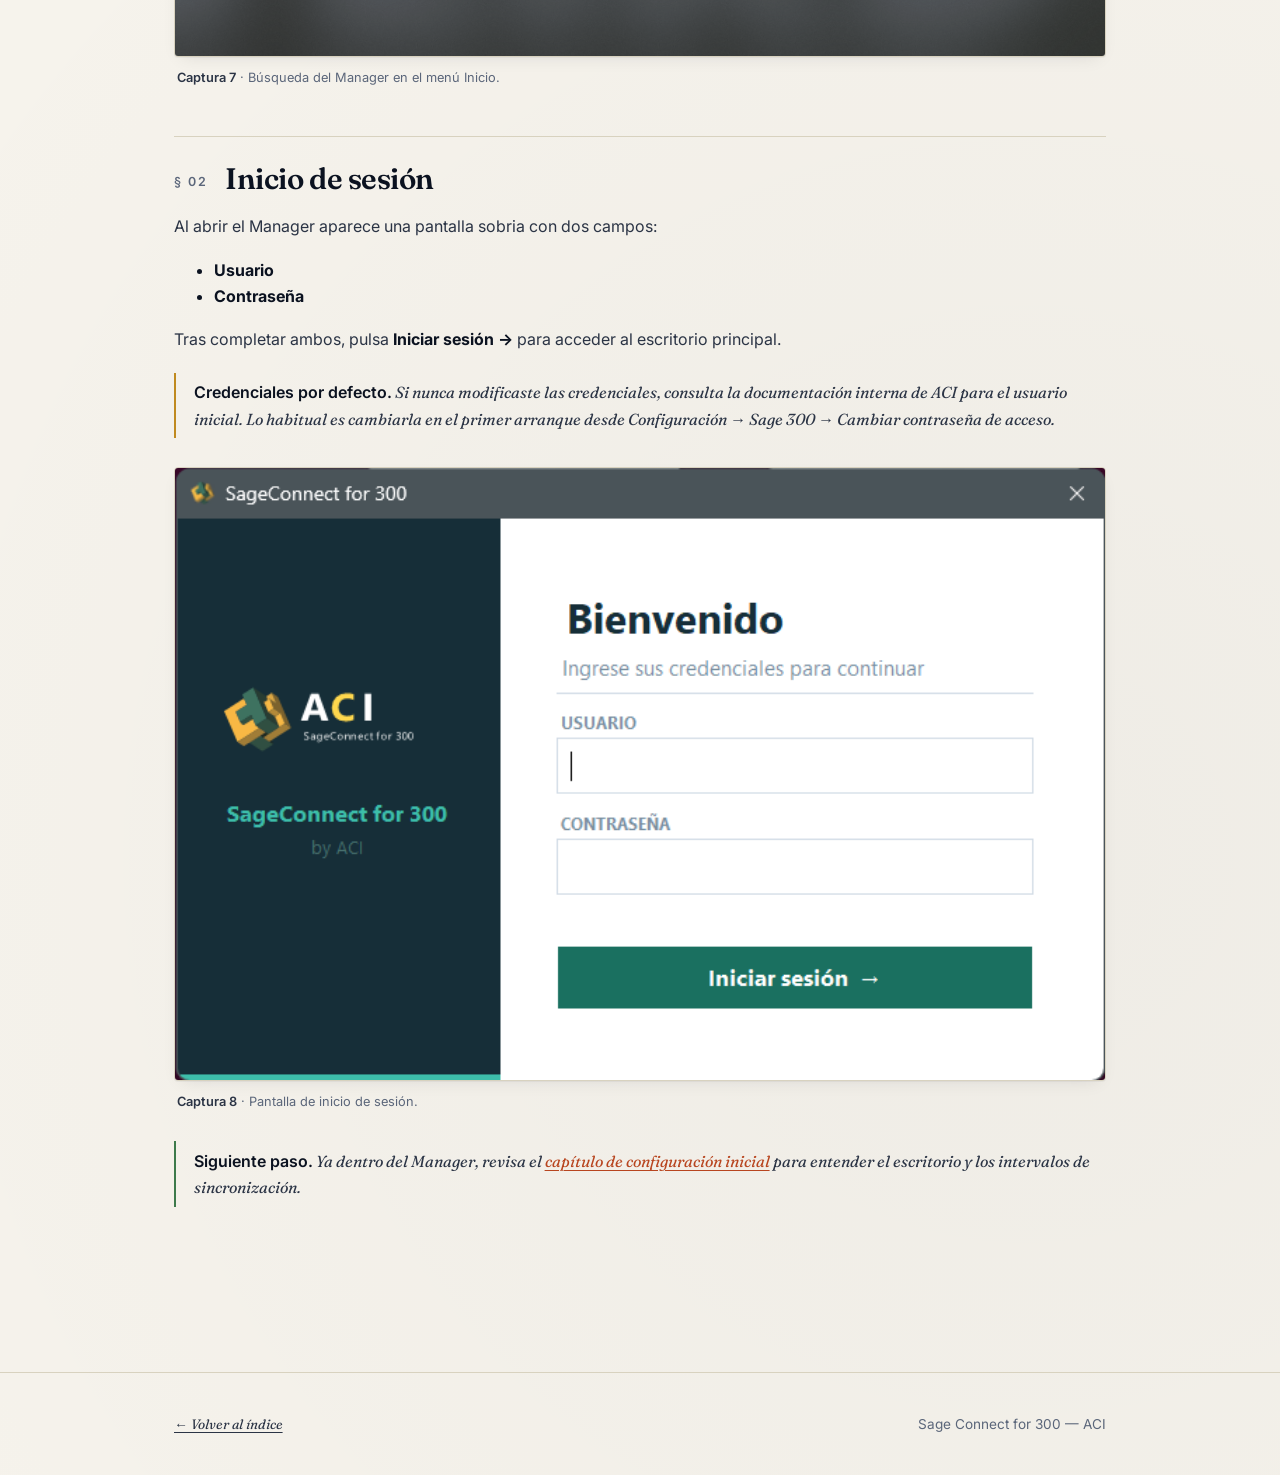
==== commit 48ddc15b: "docs: agregar seccion Web Screen y actualizar navegacion" ====
--- a/docs/acceso.html
+++ b/docs/acceso.html
@@ -23,6 +23,7 @@
         <a href="instalacion.html">Instalación</a>
         <a href="acceso.html" class="active">Acceso</a>
         <a href="configuracion.html">Configuración</a>
+        <a href="webscreen.html">Web Screen</a>
         <a href="catalogos.html">Catálogos</a>
         <a href="avanzada.html">Avanzada</a>
       </nav>
